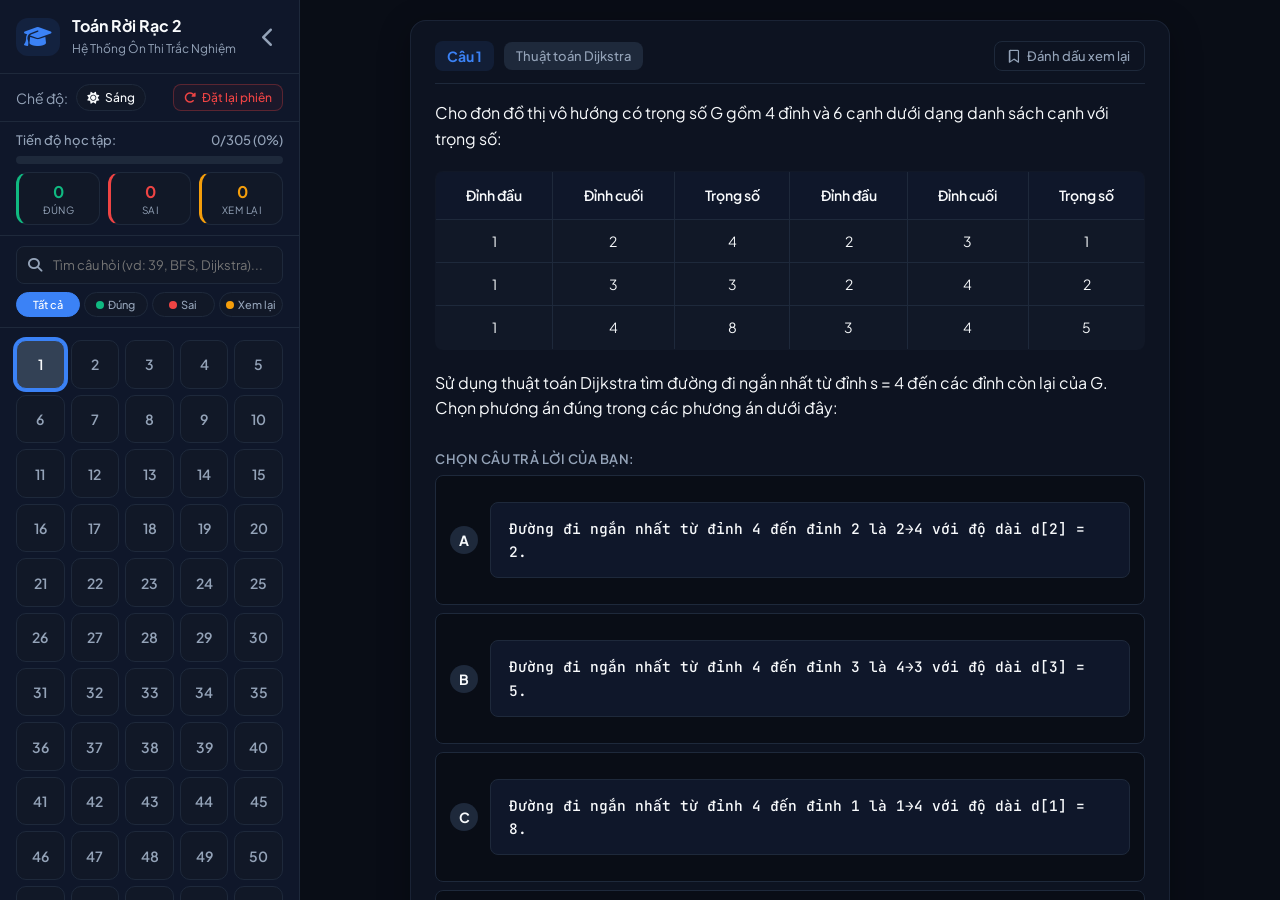
==== index.html @ d82ba7c1 "initial commit" ====
<!DOCTYPE html>
<html lang="vi">
<head>
    <meta charset="UTF-8">
    <meta name="viewport" content="width=device-width, initial-scale=1.0">
    <title>Ôn Tập Trắc Nghiệm Toán Rời Rạc 2</title>
    <link rel="icon" type="image/png" href="images/logo.png">
    <link rel="preconnect" href="https://fonts.googleapis.com">
    <link rel="preconnect" href="https://fonts.gstatic.com" crossorigin>
    <link href="https://fonts.googleapis.com/css2?family=Plus+Jakarta+Sans:ital,wght@0,300..800;1,300..800&family=JetBrains+Mono:ital,wght@0,100..800;1,100..800&family=Outfit:wght@300;400;500;600;700&display=swap" rel="stylesheet">
    <link rel="stylesheet" href="style.css">
    <!-- FontAwesome for icons -->
    <link rel="stylesheet" href="https://cdnjs.cloudflare.com/ajax/libs/font-awesome/6.4.0/css/all.min.css">
</head>
<body>
    <div class="app-container">
        <!-- Sidebar Navigation -->
        <aside class="sidebar" id="sidebar">
            <div class="sidebar-header">
                <div class="logo-area">
                    <i class="fa-solid fa-graduation-cap logo-icon"></i>
                    <div class="logo-text">
                        <h1>Toán Rời Rạc 2</h1>
                        <span class="subtitle">Hệ Thống Ôn Thi Trắc Nghiệm</span>
                    </div>
                    <!-- Mini current question indicator for collapsed sidebar -->
                    <div class="mini-current-q-indicator" id="miniCurrentQ">
                        <span class="label">CÂU</span>
                        <span class="num" id="miniCurrentQNum">1</span>
                    </div>
                </div>
                <button class="mobile-close-btn" id="mobileCloseBtn" title="Đóng/Mở menu">
                    <i class="fa-solid fa-xmark mobile-icon"></i>
                    <i class="fa-solid fa-chevron-left desktop-close-icon"></i>
                    <i class="fa-solid fa-chevron-right desktop-expand-icon"></i>
                </button>
            </div>

            <!-- Theme and Session Control -->
            <div class="controls-section">
                <div class="theme-toggle-container">
                    <span>Chế độ:</span>
                    <button id="themeToggleBtn" class="theme-btn" title="Chuyển chế độ sáng/tối">
                        <i class="fa-solid fa-moon"></i>
                        <span id="themeText">Tối</span>
                    </button>
                </div>
                
                <div class="session-actions">
                    <button id="resetSessionBtn" class="action-btn danger" title="Tạo phiên ngẫu nhiên mới">
                        <i class="fa-solid fa-rotate-right"></i> Đặt lại phiên
                    </button>
                </div>
            </div>

            <!-- Progress Tracker -->
            <div class="progress-section">
                <div class="progress-labels">
                    <span>Tiến độ học tập:</span>
                    <span id="progressText">0/305 (0%)</span>
                </div>
                <div class="progress-bar-bg">
                    <div id="progressBar" class="progress-bar" style="width: 0%"></div>
                </div>
                <div class="stats-grid">
                    <div class="stat-item correct">
                        <span class="stat-num" id="statCorrect">0</span>
                        <span class="stat-label">Đúng</span>
                    </div>
                    <div class="stat-item incorrect">
                        <span class="stat-num" id="statIncorrect">0</span>
                        <span class="stat-label">Sai</span>
                    </div>
                    <div class="stat-item flagged">
                        <span class="stat-num" id="statFlagged">0</span>
                        <span class="stat-label">Xem lại</span>
                    </div>
                </div>
            </div>

            <!-- Filters & Search -->
            <div class="filter-section">
                <div class="search-container">
                    <i class="fa-solid fa-magnifying-glass search-icon"></i>
                    <input type="text" id="searchInput" placeholder="Tìm câu hỏi (vd: 39, BFS, Dijkstra)...">
                </div>
                <div class="filter-tabs">
                    <button class="filter-tab active" data-filter="all">Tất cả</button>
                    <button class="filter-tab" data-filter="correct"><span class="dot green"></span> Đúng</button>
                    <button class="filter-tab" data-filter="incorrect"><span class="dot red"></span> Sai</button>
                    <button class="filter-tab" data-filter="flagged"><span class="dot yellow"></span> Xem lại</button>
                </div>
            </div>

            <!-- Question Grid List -->
            <div class="question-list-container">
                <div class="question-grid" id="questionGrid">
                    <!-- Dynamic Question Buttons will be rendered here -->
                </div>
            </div>
        </aside>

        <!-- Main Workspace -->
        <main class="main-content">


            <!-- Top Navbar for Mobile -->
            <header class="mobile-navbar">
                <button class="menu-toggle-btn" id="menuToggleBtn" title="Mở danh sách câu hỏi">
                    <i class="fa-solid fa-bars"></i>
                </button>
                <h2>Toán Rời Rạc 2</h2>
                <button id="themeToggleMobileBtn" class="mobile-theme-btn" title="Đổi chế độ">
                    <i class="fa-solid fa-moon"></i>
                </button>
            </header>

            <section class="question-viewport">
                <div class="workspace-container">
                    <!-- Question Card -->
                    <div class="question-card glass" id="questionCard">
                        <div class="card-header">
                            <div class="question-info">
                                <span class="question-badge" id="questionBadge">Câu 1</span>
                                <span class="category-badge" id="categoryBadge">Chủ đề: Đồ thị</span>
                            </div>
                            <button class="flag-btn" id="flagBtn" title="Đánh dấu xem lại">
                                <i class="fa-regular fa-bookmark"></i>
                                <span id="flagText">Đánh dấu xem lại</span>
                            </button>
                        </div>

                        <!-- Question Visuals (Original Masked Screenshot) -->
                        <div class="question-body">
                            <div class="question-text" id="questionText"></div>
                            <div class="image-wrapper" id="imageWrapper">
                                <img id="questionImage" src="" alt="Nội dung câu hỏi" class="question-image">
                                <div class="image-loader" id="imageLoader">
                                    <i class="fa-solid fa-spinner fa-spin"></i> Đang tải hình ảnh...
                                </div>
                            </div>
                        </div>

                        <!-- Interactive Choices Buttons -->
                        <div class="choices-container">
                            <p class="choices-title">Chọn câu trả lời của bạn:</p>
                            <div class="choices-grid">
                                <button class="choice-btn" data-choice="A">
                                    <span class="choice-letter">A</span>
                                    <span class="choice-desc">Phương án A</span>
                                </button>
                                <button class="choice-btn" data-choice="B">
                                    <span class="choice-letter">B</span>
                                    <span class="choice-desc">Phương án B</span>
                                </button>
                                <button class="choice-btn" data-choice="C">
                                    <span class="choice-letter">C</span>
                                    <span class="choice-desc">Phương án C</span>
                                </button>
                                <button class="choice-btn" data-choice="D">
                                    <span class="choice-letter">D</span>
                                    <span class="choice-desc">Phương án D</span>
                                </button>
                                <button class="choice-btn" data-choice="E">
                                    <span class="choice-letter">E</span>
                                    <span class="choice-desc">Phương án E</span>
                                </button>
                            </div>
                        </div>

                        <!-- Feedback Area -->
                        <div class="feedback-area hidden" id="feedbackArea">
                            <div class="feedback-banner" id="feedbackBanner">
                                <i class="fa-solid id-feedback-icon"></i>
                                <span id="feedbackMessage">Chính xác!</span>
                            </div>
                        </div>
                    </div>

                    <!-- Detailed Explanation Panel -->
                    <div class="explanation-panel hidden" id="explanationPanel">
                        <div class="panel-header">
                            <i class="fa-solid fa-circle-info"></i>
                            <h3>Lời Giải Chi Tiết & Mẹo Giải Nhanh</h3>
                        </div>
                        <div class="panel-body">
                            <div class="solution-section">
                                <h4><i class="fa-solid fa-wand-magic-sparkles"></i> Phương pháp giải chi tiết:</h4>
                                <p id="solutionText">Đang tải lời giải...</p>
                            </div>
                            <div class="tip-section">
                                <h4><i class="fa-solid fa-bolt"></i> Mẹo làm nhanh câu này / dạng này:</h4>
                                <p id="tipText">Đang tải mẹo...</p>
                            </div>
                        </div>
                    </div>
                </div>

                <!-- Navigation Footer -->
                <div class="navigation-footer">
                    <button class="nav-btn" id="prevBtn">
                        <i class="fa-solid fa-chevron-left"></i> Câu trước
                    </button>
                    <button class="nav-btn" id="nextBtn">
                        Câu tiếp theo <i class="fa-solid fa-chevron-right"></i>
                    </button>
                </div>
            </section>
        </main>
    </div>

    <!-- App Logic Script -->
    <script src="app.js"></script>
</body>
</html>
---- style.css ----
/* Premium Styling System for Discrete Math 2 Quiz App */

:root {
    /* Light Mode Palette (Default) */
    --bg-primary: #f8fafc;
    --bg-secondary: #ffffff;
    --bg-sidebar: #f1f5f9;
    --text-primary: #0f172a;
    --text-secondary: #475569;
    --border-color: #e2e8f0;
    
    /* State Accents */
    --accent-blue: #3b82f6;
    --accent-blue-hover: #2563eb;
    --accent-blue-light: #eff6ff;
    
    --accent-green: #10b981;
    --accent-green-light: #ecfdf5;
    --accent-green-border: #a7f3d0;
    
    --accent-red: #ef4444;
    --accent-red-light: #fef2f2;
    --accent-red-border: #fca5a5;
    
    --accent-yellow: #f59e0b;
    --accent-yellow-light: #fffbeb;
    --accent-yellow-border: #fde68a;
    
    --unanswered: #94a3b8;
    --unanswered-light: #f8fafc;
    
    /* Active Button Highlights */
    --active-unanswered-bg: #cbd5e1;
    --active-correct-bg: #a7f3d0;
    --active-incorrect-bg: #fca5a5;
    --active-flagged-bg: #fde68a;
    
    /* Layout Variables */
    --sidebar-width: 300px;
    --navbar-height: 60px;
    --border-radius: 12px;
    --transition-speed: 0.25s;
    
    /* Glassmorphism effects */
    --glass-bg: rgba(255, 255, 255, 0.7);
    --glass-border: rgba(226, 232, 240, 0.8);
    --glass-shadow: 0 8px 32px 0 rgba(148, 163, 184, 0.08);
}

/* Dark Mode Overrides */
html.dark {
    --bg-primary: #090d16;
    --bg-secondary: #111827;
    --bg-sidebar: #0f172a;
    --text-primary: #f8fafc;
    --text-secondary: #94a3b8;
    --border-color: #1e293b;
    
    --accent-blue-light: rgba(59, 130, 246, 0.1);
    --accent-green-light: rgba(16, 185, 129, 0.1);
    --accent-green-border: rgba(16, 185, 129, 0.2);
    --accent-red-light: rgba(239, 68, 68, 0.1);
    --accent-red-border: rgba(239, 68, 68, 0.2);
    --accent-yellow-light: rgba(245, 158, 11, 0.15);
    --accent-yellow-border: rgba(245, 158, 11, 0.3);
    
    --unanswered: #475569;
    --unanswered-light: #1e293b;
    
    --active-unanswered-bg: #334155;
    --active-correct-bg: rgba(16, 185, 129, 0.3);
    --active-incorrect-bg: rgba(239, 68, 68, 0.3);
    --active-flagged-bg: rgba(245, 158, 11, 0.45);
    
    --glass-bg: rgba(17, 24, 39, 0.7);
    --glass-border: rgba(30, 41, 59, 0.8);
    --glass-shadow: 0 8px 32px 0 rgba(0, 0, 0, 0.3);
}

/* Global Reset & Base Styling */
* {
    box-sizing: border-box;
    margin: 0;
    padding: 0;
    font-family: 'Google Sans', 'Plus Jakarta Sans', 'Outfit', sans-serif;
    -webkit-tap-highlight-color: transparent;
}

body {
    background-color: var(--bg-primary);
    color: var(--text-primary);
    min-height: 100vh;
    overflow-x: hidden;
    transition: background-color var(--transition-speed), color var(--transition-speed);
}

.app-container {
    display: flex;
    min-height: 100vh;
    position: relative;
}

/* Sidebar Styling */
.sidebar {
    width: var(--sidebar-width);
    flex-shrink: 0;
    background-color: var(--bg-sidebar);
    border-right: 1px solid var(--border-color);
    display: flex;
    flex-direction: column;
    height: 100vh;
    position: sticky;
    top: 0;
    z-index: 100;
    transition: transform var(--transition-speed) ease-in-out, margin-left var(--transition-speed) ease-in-out, background-color var(--transition-speed), border-color var(--transition-speed);
}

.sidebar-header {
    padding: 16px;
    border-bottom: 1px solid var(--border-color);
    display: flex;
    justify-content: space-between;
    align-items: center;
}

.logo-area {
    display: flex;
    align-items: center;
    gap: 12px;
}

.logo-icon {
    font-size: 22px;
    color: var(--accent-blue);
    background-color: var(--accent-blue-light);
    padding: 8px;
    border-radius: var(--border-radius);
}

.logo-area h1 {
    font-size: 16px;
    font-weight: 700;
    line-height: 1.2;
}

.logo-area .subtitle {
    font-size: 12px;
    color: var(--text-secondary);
}

.mobile-close-btn {
    display: block;
    background: none;
    border: none;
    color: var(--text-secondary);
    font-size: 20px;
    cursor: pointer;
    padding: 8px;
    transition: color var(--transition-speed) ease;
}

.mobile-close-btn:hover {
    color: var(--accent-red);
}

/* Controls (Theme & Session) */
.controls-section {
    padding: 10px 16px;
    border-bottom: 1px solid var(--border-color);
    display: flex;
    justify-content: space-between;
    align-items: center;
    gap: 12px;
}

.theme-toggle-container {
    display: flex;
    align-items: center;
    gap: 8px;
    font-size: 14px;
    color: var(--text-secondary);
}

.theme-btn {
    background-color: var(--bg-secondary);
    border: 1px solid var(--border-color);
    color: var(--text-primary);
    padding: 5px 10px;
    border-radius: 20px;
    font-size: 12px;
    font-weight: 500;
    cursor: pointer;
    display: flex;
    align-items: center;
    gap: 6px;
    transition: all var(--transition-speed) ease;
}

.theme-btn:hover {
    border-color: var(--accent-blue);
    color: var(--accent-blue);
}

.session-actions {
    display: flex;
}

.action-btn {
    background: none;
    border: 1px solid var(--border-color);
    padding: 5px 10px;
    border-radius: 8px;
    font-size: 12px;
    font-weight: 500;
    cursor: pointer;
    display: flex;
    align-items: center;
    gap: 6px;
    transition: all var(--transition-speed) ease;
}

.action-btn.danger {
    color: var(--accent-red);
    border-color: rgba(239, 68, 68, 0.3);
    background-color: rgba(239, 68, 68, 0.05);
}

.action-btn.danger:hover {
    background-color: var(--accent-red);
    color: #ffffff;
    border-color: var(--accent-red);
}

/* Progress Tracker */
.progress-section {
    padding: 10px 16px;
    border-bottom: 1px solid var(--border-color);
}

.progress-labels {
    display: flex;
    justify-content: space-between;
    font-size: 13px;
    font-weight: 500;
    color: var(--text-secondary);
    margin-bottom: 8px;
}

.progress-bar-bg {
    height: 8px;
    background-color: var(--border-color);
    border-radius: 4px;
    overflow: hidden;
    margin-bottom: 8px;
}

.progress-bar {
    height: 100%;
    background: linear-gradient(90deg, var(--accent-blue), var(--accent-green));
    border-radius: 4px;
    width: 0%;
    transition: width 0.4s cubic-bezier(0.1, 0.8, 0.2, 1);
}

.stats-grid {
    display: grid;
    grid-template-columns: repeat(3, 1fr);
    gap: 8px;
}

.stat-item {
    display: flex;
    flex-direction: column;
    align-items: center;
    padding: 8px;
    border-radius: var(--border-radius);
    background-color: var(--bg-secondary);
    border: 1px solid var(--border-color);
}

.stat-num {
    font-size: 16px;
    font-weight: 700;
}

.stat-label {
    font-size: 10px;
    color: var(--text-secondary);
    text-transform: uppercase;
    letter-spacing: 0.5px;
    margin-top: 2px;
}

.stat-item.correct { border-left: 3px solid var(--accent-green); color: var(--accent-green); }
.stat-item.incorrect { border-left: 3px solid var(--accent-red); color: var(--accent-red); }
.stat-item.flagged { border-left: 3px solid var(--accent-yellow); color: var(--accent-yellow); }

/* Filters & Search */
.filter-section {
    padding: 10px 16px;
    border-bottom: 1px solid var(--border-color);
}

.search-container {
    position: relative;
    margin-bottom: 8px;
}

.search-icon {
    position: absolute;
    left: 12px;
    top: 50%;
    transform: translateY(-50%);
    color: var(--text-secondary);
    font-size: 14px;
}

#searchInput {
    width: 100%;
    padding: 10px 12px 10px 36px;
    border-radius: 8px;
    border: 1px solid var(--border-color);
    background-color: var(--bg-secondary);
    color: var(--text-primary);
    font-size: 13px;
    outline: none;
    transition: all var(--transition-speed) ease;
}

#searchInput:focus {
    border-color: var(--accent-blue);
    box-shadow: 0 0 0 3px rgba(59, 130, 246, 0.15);
}

.filter-tabs {
    display: flex;
    gap: 4px;
    width: 100%;
}

.filter-tab {
    flex: 1;
    justify-content: center;
    white-space: nowrap;
    background-color: var(--bg-secondary);
    border: 1px solid var(--border-color);
    color: var(--text-secondary);
    padding: 5px 4px;
    border-radius: 20px;
    font-size: 11px;
    font-weight: 500;
    cursor: pointer;
    display: flex;
    align-items: center;
    gap: 4px;
    transition: all var(--transition-speed) ease;
}

.filter-tab.active {
    background-color: var(--accent-blue);
    color: #ffffff;
    border-color: var(--accent-blue);
}

.dot {
    width: 8px;
    height: 8px;
    border-radius: 50%;
    display: inline-block;
}

.dot.green { background-color: var(--accent-green); }
.dot.red { background-color: var(--accent-red); }
.dot.yellow { background-color: var(--accent-yellow); }

/* Question Grid list */
.question-list-container {
    flex: 1;
    overflow-y: auto;
    padding: 12px 16px;
}

.question-list-container::-webkit-scrollbar {
    width: 6px;
}

.question-list-container::-webkit-scrollbar-thumb {
    background-color: var(--border-color);
    border-radius: 3px;
}

.question-grid {
    display: grid;
    grid-template-columns: repeat(5, 1fr);
    gap: 6px;
}

.q-badge-btn {
    aspect-ratio: 1;
    background-color: var(--bg-secondary);
    border: 1px solid var(--border-color);
    border-radius: 10px;
    font-size: 14px;
    font-weight: 600;
    color: var(--text-secondary);
    cursor: pointer;
    display: flex;
    align-items: center;
    justify-content: center;
    position: relative;
    transition: all 0.2s cubic-bezier(0.4, 0, 0.2, 1);
}

.q-badge-btn:hover {
    transform: translateY(-2px);
    box-shadow: 0 4px 12px rgba(59, 130, 246, 0.1);
    border-color: var(--accent-blue);
}

.q-badge-btn.active {
    box-shadow: 0 0 0 3px var(--accent-blue);
    border-color: var(--accent-blue) !important;
}

.q-badge-btn.active:not(.correct):not(.incorrect):not(.flagged) {
    background-color: var(--active-unanswered-bg);
    color: var(--text-primary);
}

.q-badge-btn.active.correct {
    background-color: var(--active-correct-bg);
}

.q-badge-btn.active.incorrect {
    background-color: var(--active-incorrect-bg);
}

.q-badge-btn.active.flagged {
    background-color: var(--active-flagged-bg);
}

/* Question State Color Coding */
.q-badge-btn.correct {
    background-color: var(--accent-green-light);
    border-color: var(--accent-green-border);
    color: var(--accent-green);
}
.q-badge-btn.incorrect {
    background-color: var(--accent-red-light);
    border-color: var(--accent-red-border);
    color: var(--accent-red);
}
.q-badge-btn.flagged {
    background-color: var(--accent-yellow-light);
    border-color: var(--accent-yellow-border);
    color: var(--accent-yellow);
}

/* Flag ribbon in cell */
.q-badge-btn.flagged::before {
    content: '';
    position: absolute;
    top: 0;
    right: 0;
    width: 0;
    height: 0;
    border-style: solid;
    border-width: 0 10px 10px 0;
    border-color: transparent var(--accent-yellow) transparent transparent;
}

/* Main Content Workspace */
.main-content {
    flex: 1;
    display: flex;
    flex-direction: column;
    height: 100vh;
    overflow-y: auto;
}

/* Mobile Navbar */
.mobile-navbar {
    display: none;
    height: var(--navbar-height);
    background-color: var(--bg-secondary);
    border-bottom: 1px solid var(--border-color);
    padding: 0 16px;
    align-items: center;
    justify-content: space-between;
    position: sticky;
    top: 0;
    z-index: 90;
}

.menu-toggle-btn, .mobile-theme-btn {
    background: none;
    border: none;
    font-size: 20px;
    color: var(--text-primary);
    cursor: pointer;
    padding: 8px;
}

/* Question Viewport container */
.question-viewport {
    flex: 1;
    padding: 20px;
    max-width: 800px;
    margin: 0 auto;
    width: 100%;
    display: flex;
    flex-direction: column;
    gap: 16px;
    transition: max-width var(--transition-speed) ease;
}

.question-viewport:has(#explanationPanel:not(.hidden)) {
    max-width: 1400px;
}

/* Glassmorphism Card styling */
.glass {
    background: var(--glass-bg);
    backdrop-filter: blur(12px);
    -webkit-backdrop-filter: blur(12px);
    border: 1px solid var(--glass-border);
    box-shadow: var(--glass-shadow);
}

.question-card {
    border-radius: 16px;
    padding: 20px 24px;
    display: flex;
    flex-direction: column;
    gap: 16px;
    transition: background-color var(--transition-speed), border-color var(--transition-speed);
    flex: 1;
    min-width: 0;
}

.card-header {
    display: flex;
    justify-content: space-between;
    align-items: center;
    gap: 12px;
    border-bottom: 1px solid var(--border-color);
    padding-bottom: 12px;
}

.question-info {
    display: flex;
    align-items: center;
    gap: 10px;
}

.question-badge {
    background-color: var(--accent-blue-light);
    color: var(--accent-blue);
    padding: 6px 12px;
    border-radius: 8px;
    font-weight: 700;
    font-size: 14px;
}

.category-badge {
    background-color: var(--border-color);
    color: var(--text-secondary);
    padding: 6px 12px;
    border-radius: 8px;
    font-weight: 500;
    font-size: 13px;
}

.flag-btn {
    background: none;
    border: 1px solid var(--border-color);
    color: var(--text-secondary);
    padding: 6px 14px;
    border-radius: 8px;
    font-size: 13px;
    font-weight: 500;
    cursor: pointer;
    display: flex;
    align-items: center;
    gap: 8px;
    transition: all var(--transition-speed) ease;
}

.flag-btn.active {
    background-color: var(--accent-yellow-light);
    border-color: var(--accent-yellow-border);
    color: var(--accent-yellow);
}

.flag-btn:hover {
    border-color: var(--accent-yellow);
    color: var(--accent-yellow);
}

/* Image styling */
.question-body {
    display: flex;
    flex-direction: column;
    align-items: stretch;
    gap: 12px;
}

.image-wrapper {
    position: relative;
    max-width: 500px;
    width: 100%;
    margin: 0 auto;
    background-color: #ffffff;
    border-radius: 12px;
    padding: 10px;
    border: 1px solid var(--border-color);
    display: flex;
    justify-content: center;
    align-items: center;
    overflow: hidden;
    min-height: 120px;
}

.question-image {
    max-width: 100%;
    height: auto;
    max-height: 480px;
    display: block;
    object-fit: contain;
    border-radius: 8px;
    transition: filter var(--transition-speed) ease;
}

/* Smart Image Dark Mode Filter */
html.dark .question-image {
    filter: invert(1) hue-rotate(180deg);
}

.image-loader {
    position: absolute;
    display: flex;
    flex-direction: column;
    align-items: center;
    gap: 8px;
    color: var(--text-secondary);
    font-size: 14px;
}

.image-loader i {
    font-size: 24px;
    color: var(--accent-blue);
}

/* Choices styling */
.choices-container {
    display: flex;
    flex-direction: column;
    gap: 8px;
}

.choices-title {
    font-size: 13px;
    font-weight: 600;
    color: var(--text-secondary);
    text-transform: uppercase;
    letter-spacing: 0.5px;
}

.choices-grid {
    display: flex;
    flex-direction: column;
    gap: 8px;
}

.choice-btn {
    background-color: var(--bg-primary);
    border: 1px solid var(--border-color);
    color: var(--text-primary);
    padding: 10px 14px;
    border-radius: 8px;
    cursor: pointer;
    display: flex;
    flex-direction: row;
    align-items: center;
    justify-content: flex-start;
    gap: 12px;
    transition: all 0.2s cubic-bezier(0.4, 0, 0.2, 1);
    font-weight: 500;
    text-align: left;
    width: 100%;
}

.choice-btn:hover:not(.disabled) {
    border-color: var(--accent-blue);
    background-color: var(--bg-secondary);
    transform: translateX(4px);
    box-shadow: 0 4px 12px rgba(59, 130, 246, 0.08);
}

.choice-letter {
    font-size: 14px;
    font-weight: 700;
    width: 28px;
    height: 28px;
    border-radius: 50%;
    background-color: var(--border-color);
    display: flex;
    align-items: center;
    justify-content: center;
    flex-shrink: 0;
    transition: all var(--transition-speed);
}

.choice-desc {
    font-size: 14px;
    color: var(--text-primary);
    line-height: 1.5;
    flex: 1;
}

/* Choice States styling */
.choice-btn.selected {
    background-color: var(--accent-blue-light);
    border-color: var(--accent-blue);
    color: var(--accent-blue);
}

.choice-btn.correct {
    background-color: var(--accent-green-light) !important;
    border-color: var(--accent-green) !important;
    color: var(--accent-green) !important;
}

.choice-btn.incorrect {
    background-color: var(--accent-red-light) !important;
    border-color: var(--accent-red) !important;
    color: var(--accent-red) !important;
}

.choice-btn.disabled {
    cursor: default;
    opacity: 0.8;
}

/* Feedback banners */
.feedback-area {
    animation: slideDown 0.3s ease;
}

.feedback-banner {
    display: flex;
    align-items: center;
    gap: 12px;
    padding: 14px 20px;
    border-radius: 10px;
    font-weight: 600;
    font-size: 15px;
}

.feedback-banner.correct {
    background-color: var(--accent-green-light);
    color: var(--accent-green);
    border: 1px solid var(--accent-green-border);
}

.feedback-banner.incorrect {
    background-color: var(--accent-red-light);
    color: var(--accent-red);
    border: 1px solid var(--accent-red-border);
}

/* Workspace Container for Side-by-Side layout */
.workspace-container {
    display: flex;
    flex-direction: column;
    gap: 16px;
    width: 100%;
}

@media (min-width: 1024px) {
    .workspace-container {
        flex-direction: row;
        align-items: flex-start;
        gap: 24px;
    }
}

/* Explanation Panel */
.explanation-panel {
    border-radius: var(--border-radius);
    overflow: hidden;
    border: 1px solid var(--border-color);
    animation: fadeIn 0.4s ease;
    flex: 1;
    min-width: 0;
}

.panel-header {
    background-color: var(--bg-sidebar);
    padding: 10px 14px;
    display: flex;
    align-items: center;
    gap: 10px;
    border-bottom: 1px solid var(--border-color);
}

.panel-header i {
    color: var(--accent-blue);
    font-size: 14px;
}

.panel-header h3 {
    font-size: 14px;
    font-weight: 700;
}

.panel-body {
    background-color: var(--bg-secondary);
    padding: 16px;
    display: flex;
    flex-direction: column;
    gap: 12px;
}

.solution-section {
    background-color: rgba(59, 130, 246, 0.04);
    border-left: 4px solid var(--accent-blue);
    padding: 16px;
    border-radius: 8px;
    display: flex;
    flex-direction: column;
    gap: 10px;
}

.tip-section {
    background-color: rgba(245, 158, 11, 0.04);
    border-left: 4px solid var(--accent-yellow);
    padding: 16px;
    border-radius: 8px;
    display: flex;
    flex-direction: column;
    gap: 10px;
}

html.dark .solution-section {
    background-color: rgba(59, 130, 246, 0.06);
}

html.dark .tip-section {
    background-color: rgba(245, 158, 11, 0.06);
}

.solution-section h4, .tip-section h4 {
    font-size: 15px;
    font-weight: 700;
    display: flex;
    align-items: center;
    gap: 8px;
}

.solution-section h4 { color: var(--accent-blue); }
.tip-section h4 { color: var(--accent-yellow); }

.solution-section p, .tip-section p,
.solution-section li, .tip-section li {
    font-size: 14px;
    color: var(--text-primary);
    line-height: 1.6;
    white-space: pre-line;
}

.solution-section ul, .tip-section ul {
    padding-left: 20px;
    margin-top: 8px;
    margin-bottom: 8px;
    list-style-type: disc;
}

.solution-section ul ul, .tip-section ul ul {
    list-style-type: circle;
    padding-left: 20px;
    margin-top: 4px;
}

.solution-section li, .tip-section li {
    margin-bottom: 6px;
}

/* Footer Navigation buttons */
.navigation-footer {
    display: flex;
    justify-content: space-between;
    margin-top: auto;
    border-top: 1px solid var(--border-color);
    padding-top: 16px;
}

.nav-btn {
    background-color: var(--bg-secondary);
    border: 1px solid var(--border-color);
    color: var(--text-primary);
    padding: 12px 24px;
    border-radius: 10px;
    font-weight: 600;
    font-size: 14px;
    cursor: pointer;
    display: flex;
    align-items: center;
    gap: 8px;
    transition: all var(--transition-speed) ease;
}

.nav-btn:hover:not(:disabled) {
    border-color: var(--accent-blue);
    color: var(--accent-blue);
    background-color: var(--bg-sidebar);
}

.nav-btn:disabled {
    opacity: 0.5;
    cursor: not-allowed;
}

/* Animation utilities */
@keyframes fadeIn {
    from { opacity: 0; }
    to { opacity: 1; }
}

@keyframes slideDown {
    from { opacity: 0; transform: translateY(-10px); }
    to { opacity: 1; transform: translateY(0); }
}

.hidden {
    display: none !important;
}

/* Responsive Mobile Layout (<= 992px) */
@media (max-width: 992px) {
    .app-container {
        flex-direction: column;
    }
    
    .sidebar {
        position: fixed;
        left: 0;
        top: 0;
        height: 100vh;
        width: 320px;
        transform: translateX(-100%);
        transition: transform var(--transition-speed) cubic-bezier(0.4, 0, 0.2, 1);
        box-shadow: 8px 0 24px rgba(0, 0, 0, 0.15);
    }
    
    .sidebar.open {
        transform: translateX(0);
    }
}

/* Desktop Sidebar collapse toggle icons */
.mobile-close-btn .desktop-close-icon,
.mobile-close-btn .desktop-expand-icon {
    display: none;
}
.mobile-close-btn .mobile-icon {
    display: inline-block;
}

@media (min-width: 993px) {
    .mobile-close-btn .mobile-icon {
        display: none;
    }
    .mobile-close-btn .desktop-close-icon {
        display: inline-block;
    }
    .mobile-close-btn .desktop-expand-icon {
        display: none;
    }
    
    .app-container.sidebar-collapsed .mobile-close-btn .desktop-close-icon {
        display: none;
    }
    .app-container.sidebar-collapsed .mobile-close-btn .desktop-expand-icon {
        display: inline-block;
    }
}

/* Mini Current Question Indicator */
.mini-current-q-indicator {
    display: none;
    flex-direction: column;
    align-items: center;
    justify-content: center;
    background-color: var(--accent-blue-light);
    border: 1px solid var(--accent-blue);
    color: var(--accent-blue);
    border-radius: var(--border-radius);
    width: 48px;
    height: 48px;
    font-weight: 700;
}

.mini-current-q-indicator .label {
    font-size: 8px;
    letter-spacing: 0.5px;
    opacity: 0.8;
}

.mini-current-q-indicator .num {
    font-size: 16px;
    line-height: 1.1;
}

/* Sidebar Collapse on Desktop */
@media (min-width: 993px) {
    .sidebar {
        overflow-x: hidden;
    }
    
    .app-container.sidebar-collapsed .sidebar {
        width: 80px;
    }
    
    /* Hide Logo text and icon, show mini indicator */
    .app-container.sidebar-collapsed .logo-area .logo-text,
    .app-container.sidebar-collapsed .logo-area .logo-icon {
        display: none !important;
    }
    .app-container.sidebar-collapsed .mini-current-q-indicator {
        display: flex;
    }
    
    .app-container.sidebar-collapsed .sidebar-header {
        flex-direction: column;
        gap: 12px;
        padding: 12px 8px;
    }
    
    /* Controls Section: Hide label, reset button, and center theme button */
    .app-container.sidebar-collapsed .controls-section {
        padding: 10px 4px;
        flex-direction: column;
        gap: 8px;
    }
    .app-container.sidebar-collapsed .theme-toggle-container {
        width: 100%;
        justify-content: center;
    }
    .app-container.sidebar-collapsed .theme-toggle-container span {
        display: none !important;
    }
    .app-container.sidebar-collapsed .theme-btn {
        width: 40px;
        height: 40px;
        border-radius: 50%;
        padding: 0;
        justify-content: center;
        border: 1px solid var(--border-color);
    }
    .app-container.sidebar-collapsed .theme-btn span {
        display: none !important;
    }
    .app-container.sidebar-collapsed .session-actions {
        display: none !important;
    }
    
    /* Progress Section: hide bar, stack stats vertically, hide labels */
    .app-container.sidebar-collapsed .progress-section {
        padding: 10px 8px;
    }
    .app-container.sidebar-collapsed .progress-labels,
    .app-container.sidebar-collapsed .progress-bar-bg {
        display: none !important;
    }
    .app-container.sidebar-collapsed .stats-grid {
        grid-template-columns: 1fr;
        gap: 8px;
    }
    .app-container.sidebar-collapsed .stat-item {
        padding: 8px 4px;
        border-left: none;
        border-top: 3px solid transparent;
        width: 40px;
        height: 40px;
        justify-content: center;
        margin: 0 auto;
    }
    .app-container.sidebar-collapsed .stat-item.correct {
        border-top-color: var(--accent-green);
    }
    .app-container.sidebar-collapsed .stat-item.incorrect {
        border-top-color: var(--accent-red);
    }
    .app-container.sidebar-collapsed .stat-item.flagged {
        border-top-color: var(--accent-yellow);
    }
    .app-container.sidebar-collapsed .stat-label {
        display: none !important;
    }
    
    /* Filter & Search Section: hide input text, show icon as button */
    .app-container.sidebar-collapsed .filter-section {
        padding: 10px 4px;
    }
    .app-container.sidebar-collapsed .filter-tabs {
        display: none !important;
    }
    .app-container.sidebar-collapsed .search-container {
        margin-bottom: 0;
        display: flex;
        justify-content: center;
    }
    .app-container.sidebar-collapsed #searchInput {
        display: none !important;
    }
    .app-container.sidebar-collapsed .search-icon {
        position: static;
        transform: none;
        width: 40px;
        height: 40px;
        display: flex;
        align-items: center;
        justify-content: center;
        border: 1px solid var(--border-color);
        background-color: var(--bg-secondary);
        border-radius: 50%;
        cursor: pointer;
        transition: all var(--transition-speed) ease;
    }
    .app-container.sidebar-collapsed .search-icon:hover {
        border-color: var(--accent-blue);
        color: var(--accent-blue);
    }
    
    /* Hide scrollable grid list */
    .app-container.sidebar-collapsed .question-list-container {
        display: none !important;
    }
}

@media (max-width: 992px) {
    .mobile-close-btn {
        display: block;
    }
    
    .mobile-navbar {
        display: flex;
    }
    
    .main-content {
        height: auto;
        min-height: calc(100vh - var(--navbar-height));
    }
    
    .question-viewport {
        padding: 20px 16px;
    }
    
    .question-card {
        padding: 20px;
    }
    
    .choices-grid {
        gap: 10px;
    }
    
    .choice-btn {
        padding: 14px 16px;
        gap: 12px;
    }
    
    .choice-letter {
        width: 28px;
        height: 28px;
        font-size: 14px;
    }
    
    .choice-desc {
        font-size: 13px;
    }
}

/* --- Premium Question Text & Math styling --- */
.question-text {
    font-size: 16px;
    line-height: 1.6;
    color: var(--text-primary);
    width: 100%;
}

.question-text p {
    margin-bottom: 14px;
}

.question-text strong {
    font-weight: 700;
    color: var(--accent-blue);
}

html.dark .question-text strong {
    color: #60a5fa; /* lighter blue for dark mode */
}

/* Premium Quiz Table */
.quiz-table {
    width: 100%;
    border-collapse: collapse;
    margin: 20px 0;
    font-size: 14px;
    background-color: var(--bg-secondary);
    border-radius: 8px;
    overflow: hidden;
    border: 1px solid var(--border-color);
}

.quiz-table th {
    background-color: var(--bg-sidebar);
    color: var(--text-primary);
    font-weight: 600;
    padding: 12px 14px;
    border: 1px solid var(--border-color);
}

.quiz-table td {
    padding: 10px 14px;
    border: 1px solid var(--border-color);
    color: var(--text-primary);
}

/* Preformatted Matrix blocks */
.matrix {
    background-color: var(--bg-sidebar);
    border: 1px solid var(--border-color);
    border-radius: 8px;
    padding: 14px 18px;
    font-family: 'JetBrains Mono', 'Fira Code', monospace;
    font-size: 15px;
    line-height: 1.6;
    overflow-x: auto;
    margin: 16px 0;
    color: var(--text-primary);
    letter-spacing: 1.5px;
}

/* Circle accents for choices states */
.choice-btn.selected .choice-letter {
    background-color: var(--accent-blue) !important;
    color: #ffffff !important;
}

.choice-btn.correct .choice-letter {
    background-color: var(--accent-green) !important;
    color: #ffffff !important;
}

.choice-btn.incorrect .choice-letter {
    background-color: var(--accent-red) !important;
    color: #ffffff !important;
}

/* Standalone pseudocode blocks */
.code-block {
    background-color: var(--bg-sidebar);
    border: 1px solid var(--border-color);
    border-radius: 8px;
    padding: 14px 18px;
    font-family: 'JetBrains Mono', 'Fira Code', monospace;
    font-size: 14.5px;
    line-height: 1.6;
    overflow-x: auto;
    margin: 16px 0;
    color: var(--text-primary);
    white-space: pre-wrap;
    text-align: left;
}

/* Code comparison tables */
.quiz-table.code-table th,
.quiz-table.code-table td {
    font-family: 'JetBrains Mono', 'Fira Code', monospace;
    white-space: pre-wrap;
    font-size: 13px;
    line-height: 1.5;
    background-color: var(--bg-sidebar);
    text-align: left !important;
    vertical-align: top;
    padding: 12px 14px;
}
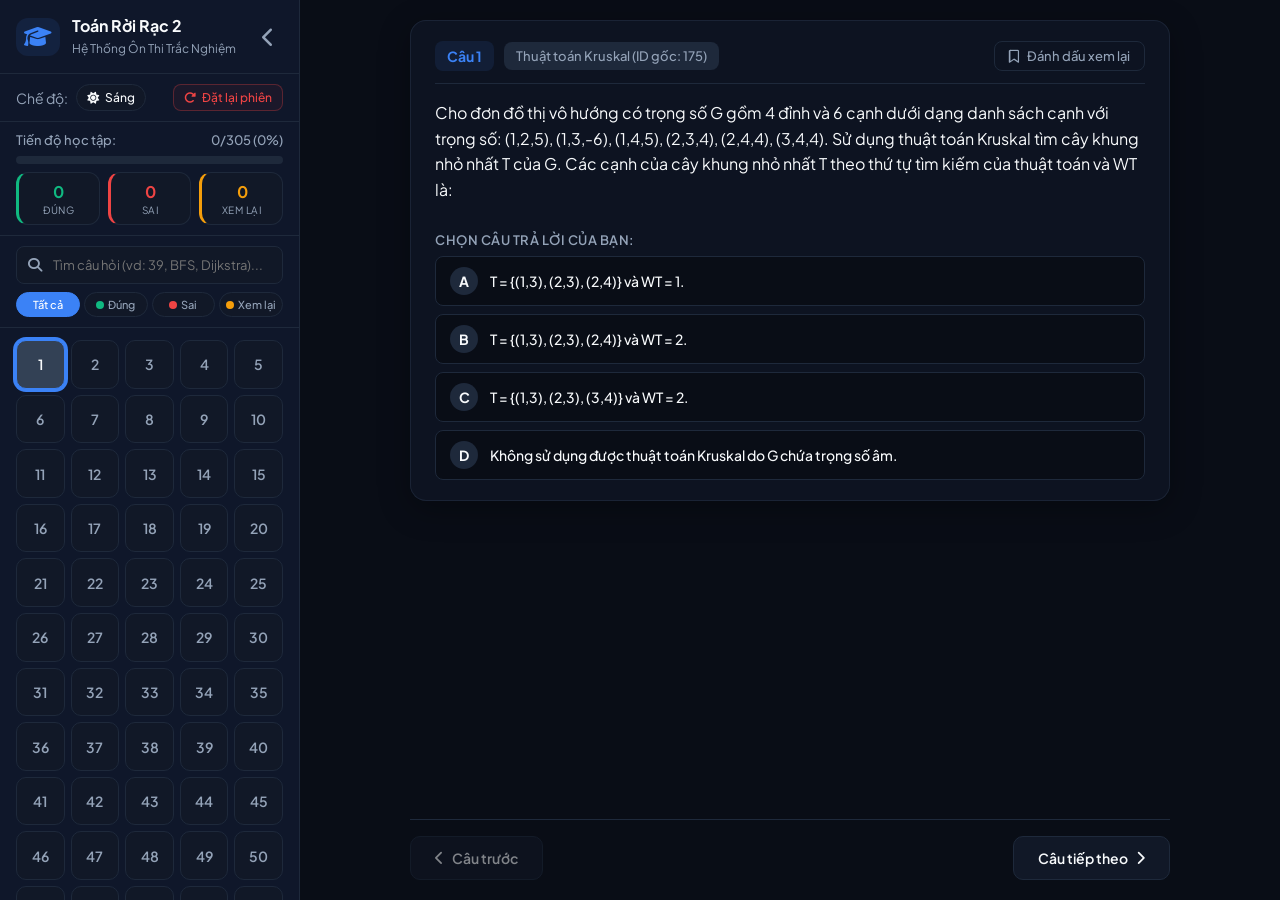
==== commit bec014f9: "feat: remap option letters in explanations to match shuffled options" ====
--- a/index.html
+++ b/index.html
@@ -11,6 +11,10 @@
     <link rel="stylesheet" href="style.css">
     <!-- FontAwesome for icons -->
     <link rel="stylesheet" href="https://cdnjs.cloudflare.com/ajax/libs/font-awesome/6.4.0/css/all.min.css">
+    <!-- KaTeX for math rendering -->
+    <link rel="stylesheet" href="https://cdn.jsdelivr.net/npm/katex@0.16.8/dist/katex.min.css">
+    <script src="https://cdn.jsdelivr.net/npm/katex@0.16.8/dist/katex.min.js"></script>
+    <script src="https://cdn.jsdelivr.net/npm/katex@0.16.8/dist/contrib/auto-render.min.js"></script>
 </head>
 <body>
     <div class="app-container">
--- a/style.css
+++ b/style.css
@@ -716,6 +716,18 @@
     color: var(--text-primary);
     line-height: 1.5;
     flex: 1;
+}
+
+.choice-code {
+    background: none !important;
+    border: none !important;
+    margin: 0 !important;
+    padding: 0 !important;
+    font-family: 'JetBrains Mono', 'Fira Code', monospace !important;
+    font-size: 13.5px !important;
+    line-height: 1.5 !important;
+    white-space: pre-wrap !important;
+    color: inherit !important;
 }
 
 /* Choice States styling */
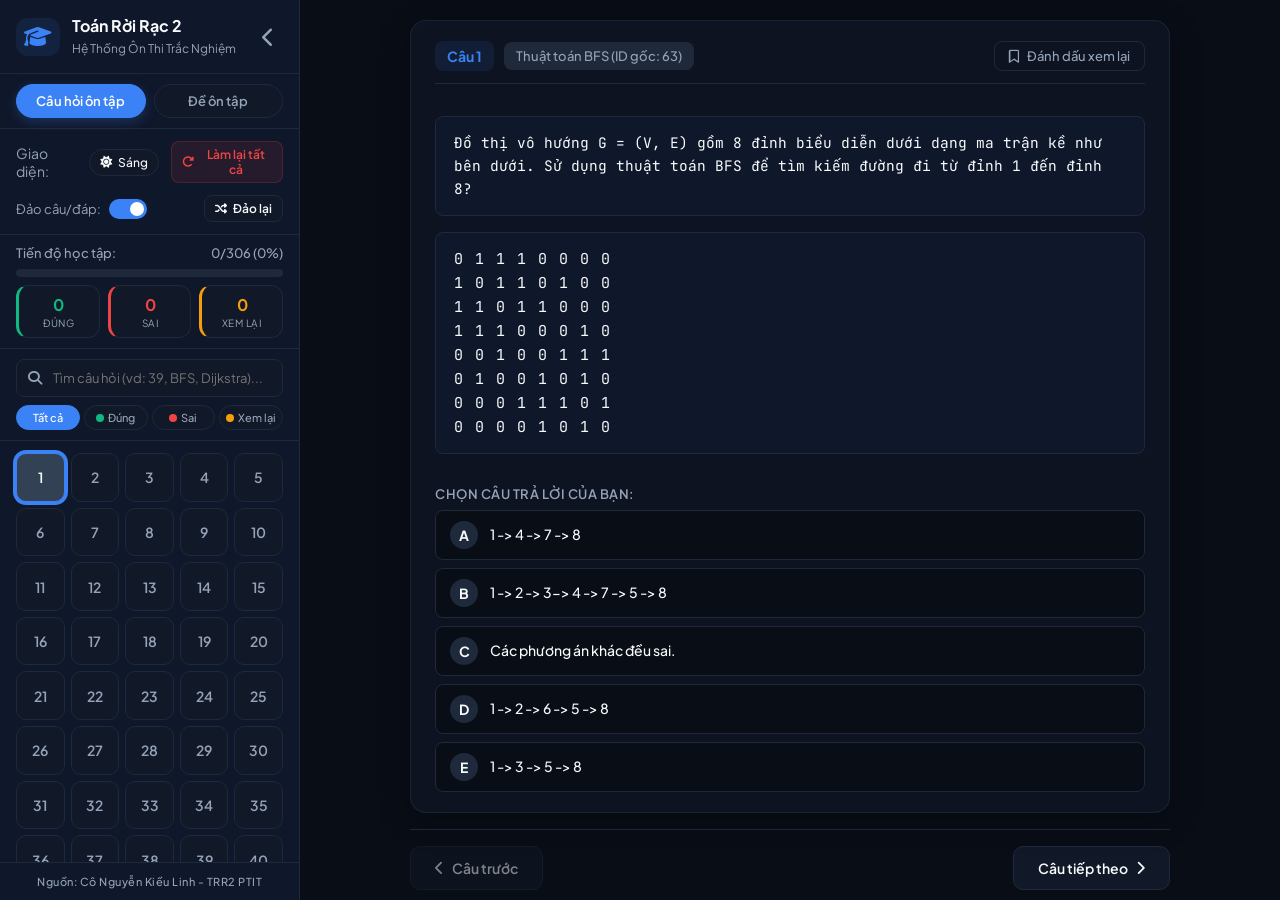
==== commit 1d2149f1: "update" ====
--- a/index.html
+++ b/index.html
@@ -40,19 +40,43 @@
                 </button>
             </div>
 
+            <!-- Mode Selector -->
+            <div class="mode-selector-container">
+                <button id="modePracticeBtn" class="mode-btn active" data-mode="practice">
+                    Câu hỏi ôn tập
+                </button>
+                <button id="modeExamBtn" class="mode-btn" data-mode="exam">
+                    Đề ôn tập
+                </button>
+            </div>
+
             <!-- Theme and Session Control -->
             <div class="controls-section">
-                <div class="theme-toggle-container">
-                    <span>Chế độ:</span>
-                    <button id="themeToggleBtn" class="theme-btn" title="Chuyển chế độ sáng/tối">
-                        <i class="fa-solid fa-moon"></i>
-                        <span id="themeText">Tối</span>
+                <!-- Upper Row: Giao diện + Làm lại tất cả -->
+                <div class="control-row row-upper">
+                    <div class="theme-toggle-container">
+                        <span>Giao diện:</span>
+                        <button id="themeToggleBtn" class="theme-btn" title="Chuyển chế độ sáng/tối">
+                            <i class="fa-solid fa-moon"></i>
+                            <span id="themeText">Tối</span>
+                        </button>
+                    </div>
+                    <button id="resetAllBtn" class="action-btn danger" title="Xóa tiến trình làm bài">
+                        <i class="fa-solid fa-rotate-right"></i> Làm lại tất cả
                     </button>
                 </div>
                 
-                <div class="session-actions">
-                    <button id="resetSessionBtn" class="action-btn danger" title="Tạo phiên ngẫu nhiên mới">
-                        <i class="fa-solid fa-rotate-right"></i> Đặt lại phiên
+                <!-- Lower Row: Đảo câu/đáp + Đảo lại -->
+                <div class="control-row row-lower">
+                    <div class="shuffle-container">
+                        <span>Đảo câu/đáp:</span>
+                        <label class="switch">
+                            <input type="checkbox" id="shuffleToggle" checked>
+                            <span class="slider round"></span>
+                        </label>
+                    </div>
+                    <button id="reshuffleBtn" class="action-btn secondary" title="Đảo ngẫu nhiên lại câu hỏi/đáp án">
+                        <i class="fa-solid fa-shuffle"></i> Đảo lại
                     </button>
                 </div>
             </div>
@@ -101,6 +125,11 @@
                 <div class="question-grid" id="questionGrid">
                     <!-- Dynamic Question Buttons will be rendered here -->
                 </div>
+            </div>
+
+            <!-- Sidebar Footer / Source Footnote -->
+            <div class="sidebar-footer">
+                <span id="sourceFootnote" class="source-text">Nguồn: Cô Nguyễn Kiều Linh - TRR2 PTIT</span>
             </div>
         </aside>
 
--- a/style.css
+++ b/style.css
@@ -165,12 +165,12 @@
 
 /* Controls (Theme & Session) */
 .controls-section {
-    padding: 10px 16px;
+    padding: 12px 16px;
     border-bottom: 1px solid var(--border-color);
     display: flex;
-    justify-content: space-between;
-    align-items: center;
+    flex-direction: column;
     gap: 12px;
+    align-items: stretch;
 }
 
 .theme-toggle-container {
@@ -1054,6 +1054,10 @@
         padding: 10px 4px;
         flex-direction: column;
         gap: 8px;
+    }
+    .app-container.sidebar-collapsed #resetAllBtn,
+    .app-container.sidebar-collapsed .row-lower {
+        display: none !important;
     }
     .app-container.sidebar-collapsed .theme-toggle-container {
         width: 100%;
@@ -1299,3 +1303,171 @@
     vertical-align: top;
     padding: 12px 14px;
 }
+
+/* --- NEW MODE SELECTOR & EXAM CONTROLS --- */
+.mode-selector-container {
+    display: flex;
+    gap: 8px;
+    padding: 10px 16px;
+    background-color: var(--bg-sidebar);
+    border-bottom: 1px solid var(--border-color);
+}
+
+.mode-btn {
+    flex: 1;
+    padding: 8px 12px;
+    border-radius: 20px;
+    font-size: 13px;
+    font-weight: 600;
+    cursor: pointer;
+    background: var(--bg-secondary);
+    border: 1px solid var(--border-color);
+    color: var(--text-secondary);
+    transition: all var(--transition-speed) ease;
+    display: flex;
+    justify-content: center;
+    align-items: center;
+    gap: 6px;
+}
+
+.mode-btn:hover {
+    color: var(--text-primary);
+    border-color: var(--accent-blue);
+    transform: translateY(-1px);
+}
+
+.mode-btn.active {
+    background-color: var(--accent-blue);
+    border-color: var(--accent-blue);
+    color: #ffffff;
+    box-shadow: 0 4px 12px rgba(59, 130, 246, 0.25);
+}
+
+.control-row {
+    display: flex;
+    justify-content: space-between;
+    align-items: center;
+    width: 100%;
+    gap: 12px;
+}
+
+.shuffle-container {
+    display: flex;
+    align-items: center;
+    gap: 8px;
+    font-size: 13px;
+    color: var(--text-secondary);
+}
+
+/* Premium Switch design */
+.switch {
+    position: relative;
+    display: inline-block;
+    width: 38px;
+    height: 20px;
+}
+
+.switch input {
+    opacity: 0;
+    width: 0;
+    height: 0;
+}
+
+.slider {
+    position: absolute;
+    cursor: pointer;
+    top: 0;
+    left: 0;
+    right: 0;
+    bottom: 0;
+    background-color: var(--active-unanswered-bg);
+    transition: .4s;
+    border-radius: 34px;
+}
+
+.slider:before {
+    position: absolute;
+    content: "";
+    height: 14px;
+    width: 14px;
+    left: 3px;
+    bottom: 3px;
+    background-color: white;
+    transition: .4s;
+    border-radius: 50%;
+}
+
+input:checked + .slider {
+    background-color: var(--accent-blue);
+}
+
+input:checked + .slider:before {
+    transform: translateX(18px);
+}
+
+.controls-section .action-btn {
+    padding: 5px 10px;
+    border-radius: 8px;
+    font-size: 12px;
+    font-weight: 600;
+    cursor: pointer;
+    display: flex;
+    justify-content: center;
+    align-items: center;
+    gap: 6px;
+    border: 1px solid transparent;
+    transition: all var(--transition-speed) ease;
+}
+
+.action-btn.secondary {
+    background-color: var(--bg-secondary);
+    border: 1px solid var(--border-color);
+    color: var(--text-primary);
+}
+
+.action-btn.secondary:hover {
+    border-color: var(--accent-blue);
+    color: var(--accent-blue);
+}
+
+.action-btn.danger {
+    background-color: rgba(239, 68, 68, 0.1);
+    color: var(--accent-red);
+    border: 1px solid rgba(239, 68, 68, 0.2);
+}
+
+.action-btn.danger:hover {
+    background-color: var(--accent-red);
+    color: #ffffff;
+    border-color: var(--accent-red);
+    box-shadow: 0 4px 12px rgba(239, 68, 68, 0.2);
+}
+
+/* Sidebar Footer / Footnote */
+.sidebar-footer {
+    padding: 12px 16px;
+    border-top: 1px solid var(--border-color);
+    background-color: var(--bg-sidebar);
+    text-align: center;
+    margin-top: auto; /* Pushes to bottom */
+}
+
+.source-text {
+    font-size: 11px;
+    font-weight: 500;
+    color: var(--text-secondary);
+    letter-spacing: 0.5px;
+    display: block;
+}
+
+.pseudocode {
+    background: var(--surface-2);
+    padding: 1rem;
+    border-radius: 8px;
+    font-family: 'Fira Code', 'Consolas', monospace;
+    color: var(--text-color);
+    border-left: 4px solid var(--primary-color);
+    margin: 1rem 0;
+    overflow-x: auto;
+}
+
